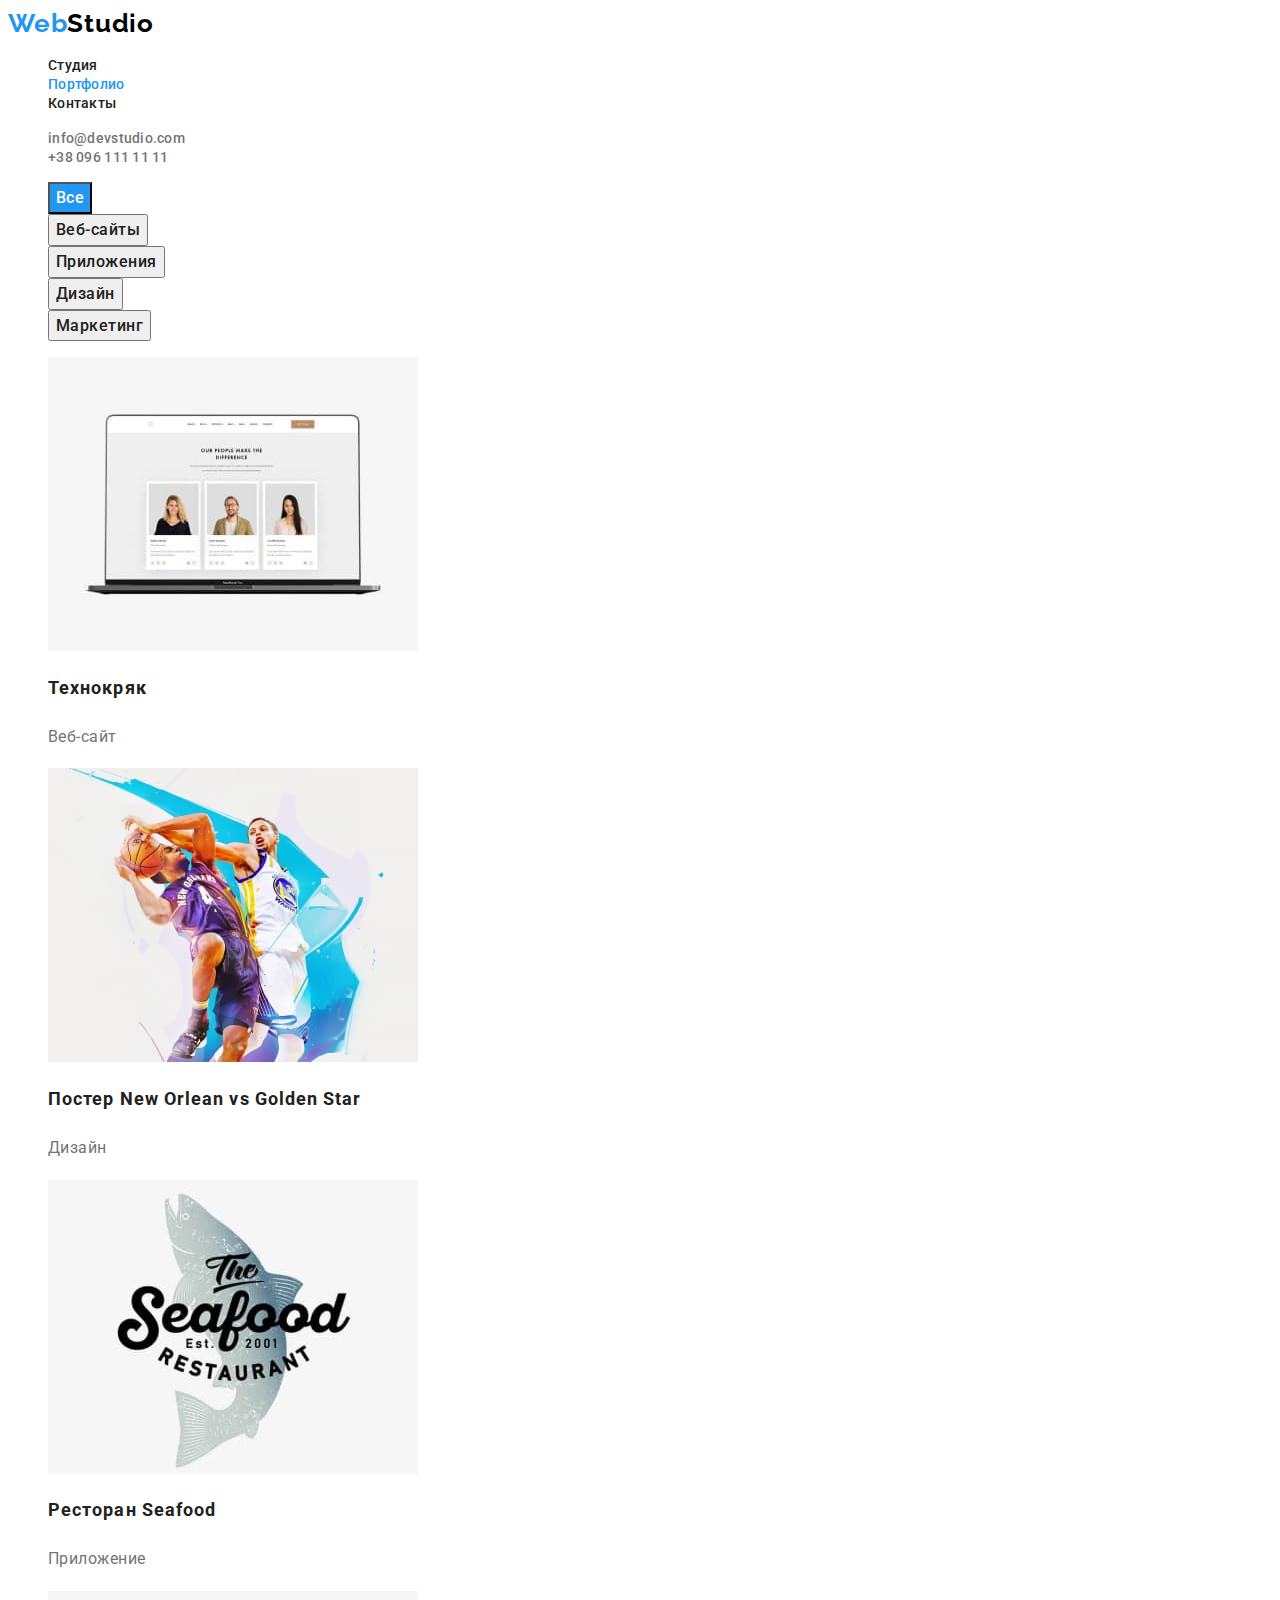
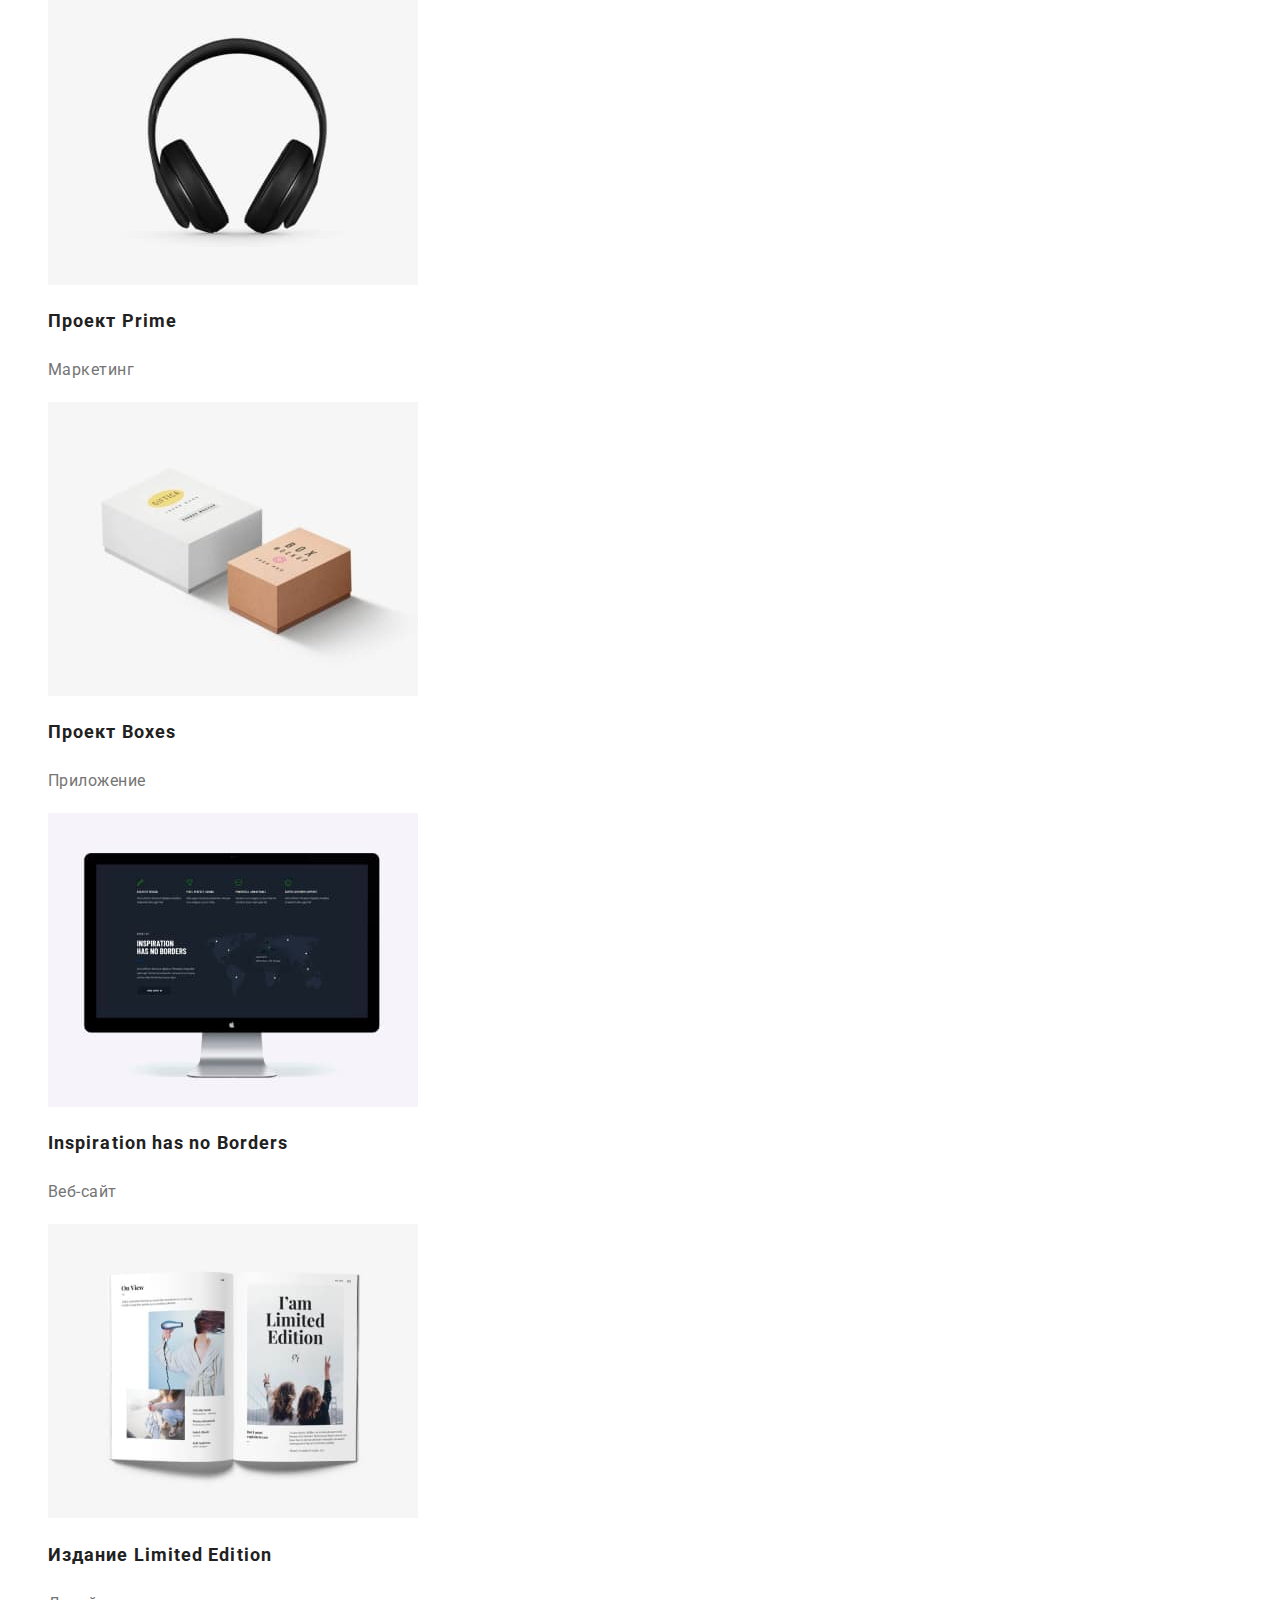
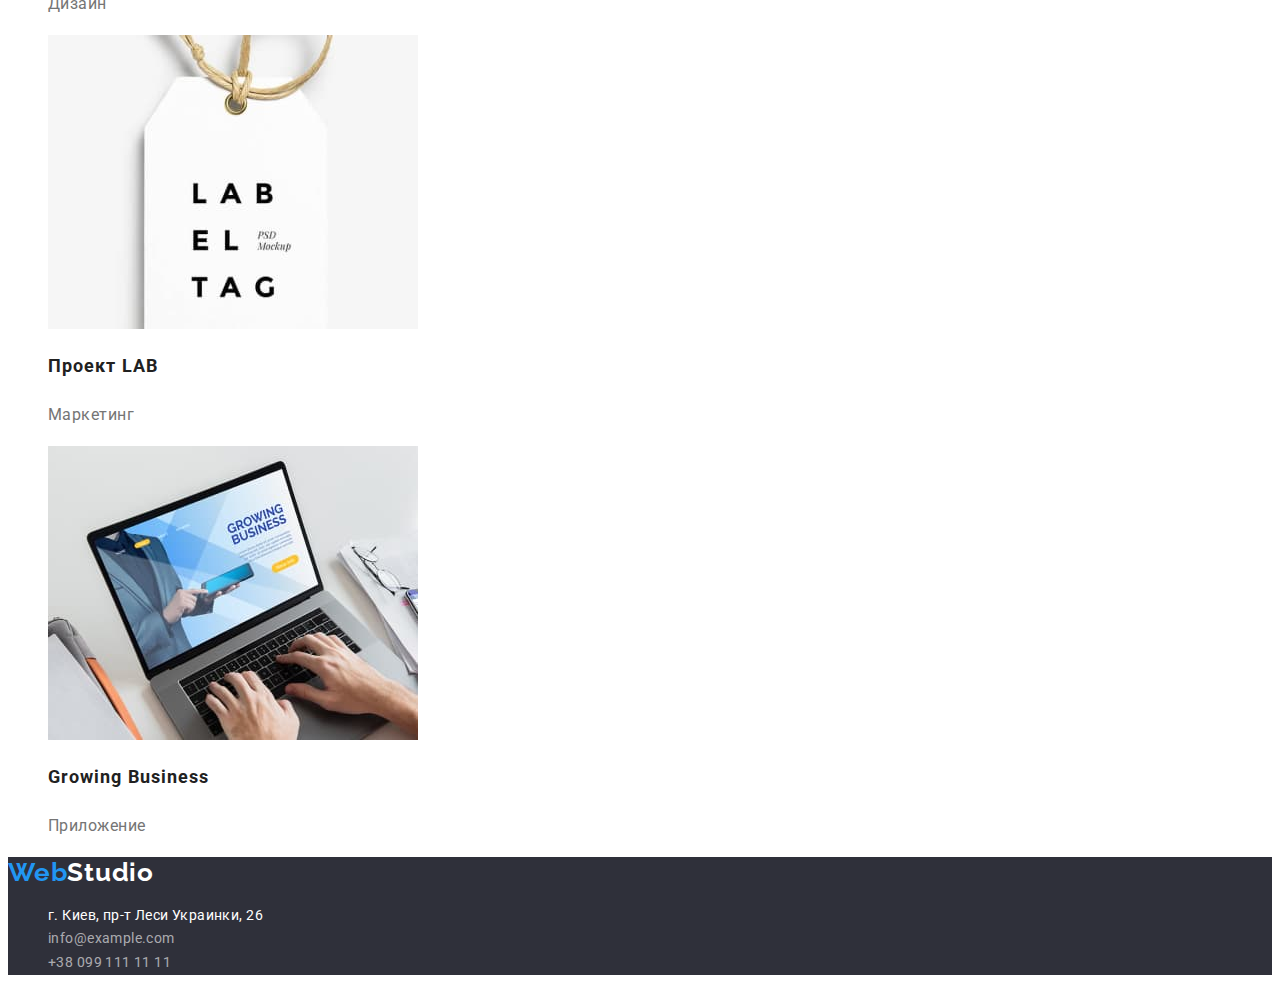
==== portfolio.html @ 77c10912 "Initial commit" ====
<!DOCTYPE html>
<html lang="ru">
  <head>
    <meta charset="UTF-8" />
    <meta http-equiv="X-UA-Compatible" content="IE=edge" />
    <meta name="viewport" content="width=device-width, initial-scale=1.0" />
    <title>Portfolio</title>
    <link rel="preconnect" href="https://fonts.googleapis.com" />
    <link rel="preconnect" href="https://fonts.gstatic.com" crossorigin />
    <link
      href="https://fonts.googleapis.com/css2?family=Raleway:wght@700&family=Roboto:wght@400;500;700;900&display=swap"
      rel="stylesheet"
    />
    <link rel="stylesheet" href="./css/styles.css" />
  </head>
  <body>
    <!-- HEADER -->
    <header class="page-header">
      <a class="logo link" href="/"
        >Web<span class="logo-webstudio">Studio</span></a
      >
      <nav class="page-nav">
        <ul class="menu list">
          <li class="menu-item">
            <a class="menu-link link" href="./index.html">Студия</a>
          </li>
          <li class="menu-item">
            <a class="menu-link link current" href="./portfolio.html"
              >Портфолио</a
            >
          </li>
          <li class="menu-item">
            <a class="menu-link link" href="">Контакты</a>
          </li>
        </ul>
      </nav>
      <ul class="list">
        <li>
          <a class="contact-mail link" href="mailto:info@devstudio.com"
            >info@devstudio.com</a
          >
        </li>
        <li>
          <a class="contact-phone-number link" href="tel:+380961111111"
            >+38 096 111 11 11</a
          >
        </li>
      </ul>
    </header>
    <main>
      <!-- PROJECTS -->
      <section>
        <h1 hidden>Проекти</h1>
        <ul class="filter">
          <li class="list">
            <button class="btn-filter active" type="button">Все</button>
          </li>
          <li class="list">
            <button class="btn-filter" type="button">Веб-сайты</button>
          </li>
          <li class="list">
            <button class="btn-filter" type="button">Приложения</button>
          </li>
          <li class="list">
            <button class="btn-filter" type="button">Дизайн</button>
          </li>
          <li class="list">
            <button class="btn-filter" type="button">Маркетинг</button>
          </li>
        </ul>
        <ul class="list">
          <li>
            <img
              src="./images/projects/website.jpg"
              alt="на экране ноутбука изображение людей"
              width="370"
              height="294"
            />
            <h2 class="project-name">Технокряк</h2>
            <p class="project-type">Веб-сайт</p>
          </li>
          <li>
            <img
              src="./images/projects/basketball.jpg"
              alt="два парня играют в баскетбол"
              width="370"
              height="294"
            />
            <h2 class="project-name">
              Постер <span lang="en">New Orlean vs Golden Star</span>
            </h2>
            <p class="project-type">Дизайн</p>
          </li>
          <li>
            <img
              src="./images/projects/restaurant.jpg"
              alt="логотип рыбного ресторана"
              width="370"
              height="294"
            />
            <h2 class="project-name">
              Ресторан <span lang="en">Seafood</span>
            </h2>
            <p class="project-type">Приложение</p>
          </li>
          <li>
            <img
              src="./images/projects/headphones.jpg"
              alt="наушники"
              width="370"
              height="294"
            />
            <h2 class="project-name">Проект <span lang="en">Prime</span></h2>
            <p class="project-type">Маркетинг</p>
          </li>
          <li>
            <img
              src="./images/projects/boxes.jpg"
              alt="две коробки"
              width="370"
              height="294"
            />
            <h2 class="project-name">Проект <span lang="en">Boxes</span></h2>
            <p class="project-type">Приложение</p>
          </li>
          <li>
            <img
              src="./images/projects/screen.jpg"
              alt="изображение сайта с темным дизайном на екране"
              width="370"
              height="294"
            />
            <h2 class="project-name" lang="en">Inspiration has no Borders</h2>
            <p class="project-type">Веб-сайт</p>
          </li>
          <li>
            <img
              src="./images/projects/magazine.jpg"
              alt="развернутый журнал с изображениями"
              width="370"
              height="294"
            />
            <h2 class="project-name">
              Издание <span lang="en">Limited Edition</span>
            </h2>
            <p class="project-type">Дизайн</p>
          </li>
          <li>
            <img
              src="./images/projects/tag.jpg"
              alt="белый ярлык с темным текстом"
              width="370"
              height="294"
            />
            <h2 class="project-name">Проект <span lang="en">LAB</span></h2>
            <p class="project-type">Маркетинг</p>
          </li>
          <li>
            <img
              src="./images/projects/laptop.jpg"
              alt="мужские руки печатают на ноутбуке"
              width="370"
              height="294"
            />
            <h2 class="project-name" lang="en">Growing Business</h2>
            <p class="project-type">Приложение</p>
          </li>
        </ul>
      </section>
    </main>
    <!-- FOOTER -->
    <footer class="footer">
      <a class="logo link" href="/"
        >Web<span class="logo-webstudio-light">Studio</span></a
      >
      <address>
        <ul class="list">
          <li>
            <a
              class="adress-link link"
              href="https://goo.gl/maps/7bYuCtFoii6Y3Lbw9"
              target="_blank"
              rel="noopener noreferrer"
            >
              г. Киев, пр-т Леси Украинки, 26</a
            >
          </li>
          <li>
            <a class="mail link" href="mailto:info@example.com"
              >info@example.com</a
            >
          </li>
          <li>
            <a class="phone link" href="tel:+380991111111">+38 099 111 11 11</a>
          </li>
        </ul>
      </address>
    </footer>
  </body>
</html>
---- css/styles.css ----
:root {
    --primary-font: 'Roboto', sans-serif;
    --secondary-font: 'Raleway', sans-serif;
    --primary-text-color: #212121;
    --secondary-text-color: #757575;
    --accent-color: #2196F3;
    --primary-white-color: #FFFFFF;

}

.list {
    list-style: none;
}

.link {
    text-decoration: none;
}

body {
    background-color: var(--primary-white-color);
    font-family: var(--primary-font);
    color: var(--primary-text-color)
}

.menu .current {
    color: var(--accent-color);
}

.logo {
    font-family: var(--secondary-font);
    font-weight: 700;
    font-size: 26px;
    line-height: 1.19;
    letter-spacing: 0.03em;
    color: var(--accent-color);
}

.logo-webstudio {
    font-family: var(--secondary-font);
    font-weight: 700;
    font-size: 26px;
    line-height: 1.19;
    letter-spacing: 0.03em;
    color: #000000;
}

.menu-link {
    font-weight: 500;
    font-size: 14px;
    line-height: 1.14;
    letter-spacing: 0.02em;
    color: var(--primary-text-color);
}

.menu-link:hover,
.menu-link:focus {
    color: var(--accent-color);
}

.contact-mail,
.contact-phone-number {
    font-weight: 500;
    font-size: 14px;
    line-height: 1.14;
    letter-spacing: 0.02em;
    color: var(--secondary-text-color);
}

.contact-mail:hover,
.contact-mail:focus,
.contact-phone-number:hover,
.contact-phone-number:focus {
    color: var(--accent-color);
}

/*================ HERO ================*/
.hero {
    background: #2F303A;
}

.main-title {
    font-weight: 900;
    font-size: 44px;
    line-height: 1.36;
    text-align: center;
    letter-spacing: 0.06em;
    text-transform: uppercase;
    color: #FFFFFF;
}

.modal-btn {
    font-family: inherit;
    font-weight: 700;
    font-size: 16px;
    line-height: 1.88;
    align-items: center;
    text-align: center;
    letter-spacing: 0.06em;
    color: #FFFFFF;
    background-color: var(--accent-color);
    cursor: pointer;
}

.modal-btn:hover,
.modal-btn:focus {
    background-color: #188CE8;
}

/*================ /HERO ================*/
/*================ ABOUT ================*/
.about-title {
    font-weight: 700;
    font-size: 14px;
    line-height: 1.42;
    letter-spacing: 0.03em;
    text-transform: uppercase;
    color: var(--primary-text-color);
}

.about-description {
    font-size: 14px;
    line-height: 1.71;
    letter-spacing: 0.03em;
    color: var(--secondary-text-color);
}

/*================ /ABOUT ================*/
/*================ WORK ================*/

.section-title {
    font-weight: 700;
    font-size: 36px;
    line-height: 1.17;
    text-align: center;
    letter-spacing: 0.03em;
    color: var(--primary-text-color);
}

/*================ EMPLOYEES ================*/

.section-employees {
    background: #F5F4FA;
}

.employee-item {
    background: var(--primary-white-color);
}

.employee-name {
    font-weight: 500;
    font-size: 16px;
    line-height: 1.19;
    text-align: center;
    letter-spacing: 0.03em;
    color: var(--primary-text-color);
}

.employee-job-title {
    font-size: 16px;
    line-height: 1.19;
    text-align: center;
    letter-spacing: 0.03em;
    color: var(--secondary-text-color);
}

/*================ /EMPLOYEES ================*/
/*================ FOOTER ================*/
.footer {
    background-color: #2F303A;
}

.logo-webstudio-light {
    font-family: var(--secondary-font);
    font-style: normal;
    font-weight: 700;
    font-size: 26px;
    line-height: 1.19;
    letter-spacing: 0.03em;
    color: #FFFFFF;
}

.adress-link {
    font-style: normal;
    font-weight: 400;
    font-size: 14px;
    line-height: 1.71;
    letter-spacing: 0.03em;
    color: #FFFFFF;
}

.adress-link:hover,
.adress-link:focus {
    color: var(--accent-color);
}

.mail,
.phone {
    font-style: normal;
    font-weight: 400;
    font-size: 14px;
    line-height: 1.71;
    letter-spacing: 0.03em;
    color: rgba(255, 255, 255, 0.6);
}

.mail:hover,
.mail:focus,
.phone:hover,
.phone:focus {
    color: var(--accent-color);
}

/*================ /FOOTER ================*/

/*============= PORTFOLIO PAGE =============*/

.btn-filter {
    font-family: inherit;
    font-weight: 500;
    font-size: 16px;
    line-height: 1.62;
    letter-spacing: 0.03em;
    color: #212121;
}

.btn-filter:hover,
.btn-filter:focus {
    font-weight: 500;
    font-size: 16px;
    line-height: 1.62;
    letter-spacing: 0.03em;
    color: #FFFFFF;
    background: #2196F3;
    cursor: pointer;
}

.active {
    font-weight: 500;
    font-size: 16px;
    line-height: 1.62;
    letter-spacing: 0.03em;
    color: #FFFFFF;
    background: #2196F3;
}

/*============= PPROJECTS =============*/
.project-name {
    font-weight: 700;
    font-size: 18px;
    line-height: 2;
    letter-spacing: 0.06em;
    color: var(--primary-text-color);
}

.project-type {
    font-size: 16px;
    line-height: 1.88;
    letter-spacing: 0.03em;
    color: var(--secondary-text-color);
}

/*=============/ PPROJECTS =============*/

/*============ /PORTFOLIO PAGE ============*/
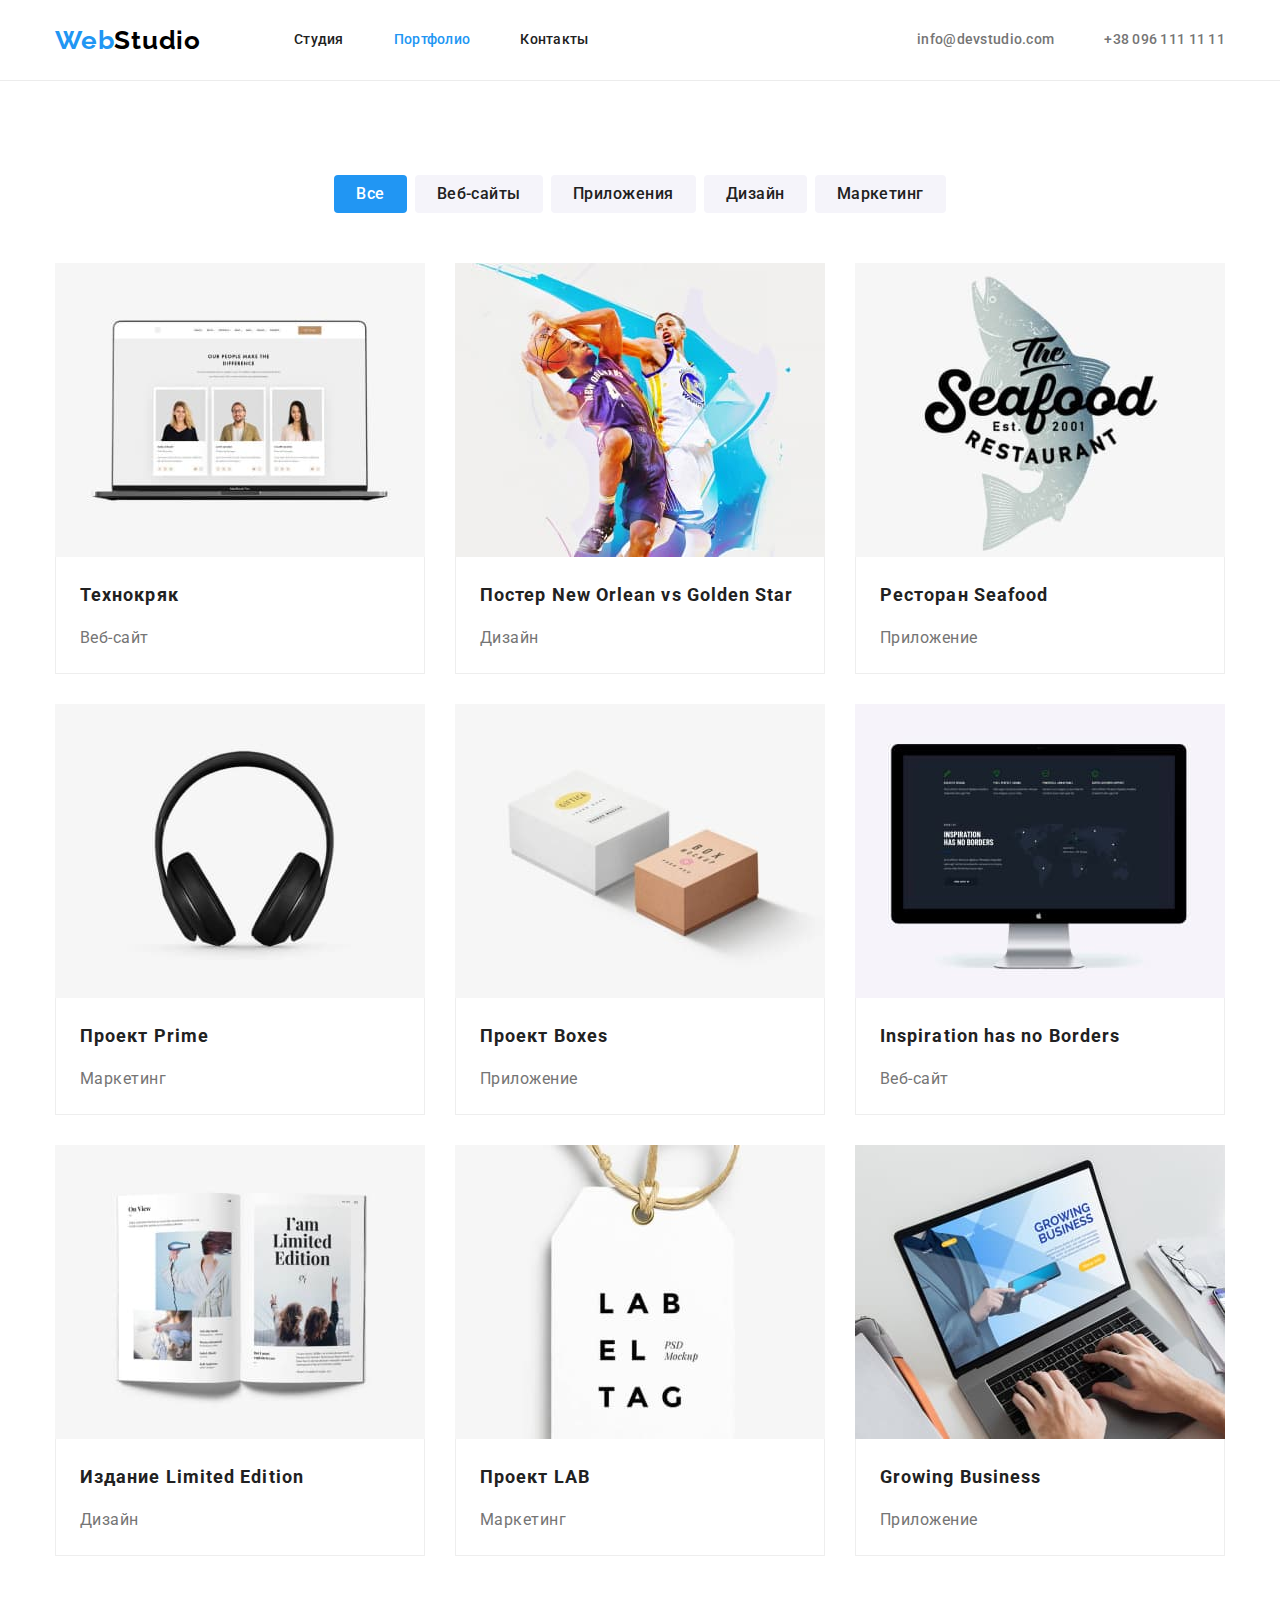
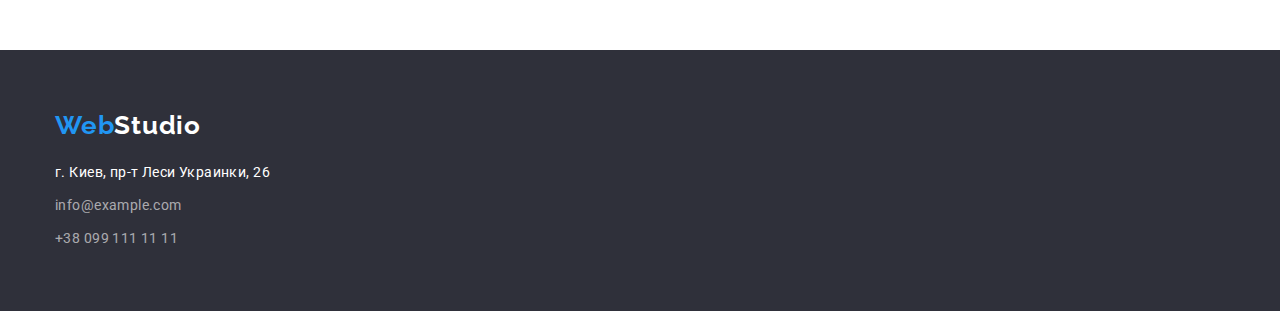
==== commit e556c6ed: "Edit the css" ====
--- a/portfolio.html
+++ b/portfolio.html
@@ -11,171 +11,208 @@
       href="https://fonts.googleapis.com/css2?family=Raleway:wght@700&family=Roboto:wght@400;500;700;900&display=swap"
       rel="stylesheet"
     />
+    <link
+      rel="stylesheet"
+      href="https://cdn.jsdelivr.net/npm/modern-normalize@1.1.0/modern-normalize.min.css"
+    />
     <link rel="stylesheet" href="./css/styles.css" />
   </head>
   <body>
     <!-- HEADER -->
     <header class="page-header">
-      <a class="logo link" href="/"
-        >Web<span class="logo-webstudio">Studio</span></a
-      >
-      <nav class="page-nav">
-        <ul class="menu list">
+      <div class="container page-header-container">
+        <a class="logo link" href="./index.html"
+          >Web<span class="logo-webstudio">Studio</span></a
+        >
+        <nav class="page-nav">
+          <ul class="menu list">
+            <li class="menu-item">
+              <a class="menu-link link" href="./index.html">Студия</a>
+            </li>
+            <li class="menu-item">
+              <a class="menu-link link current" href="./portfolio.html"
+                >Портфолио</a
+              >
+            </li>
+            <li class="menu-item">
+              <a class="menu-link link" href="">Контакты</a>
+            </li>
+          </ul>
+        </nav>
+        <ul class="header-contact list">
           <li class="menu-item">
-            <a class="menu-link link" href="./index.html">Студия</a>
+            <a
+              class="contact-mail link menu-link"
+              href="mailto:info@devstudio.com"
+              >info@devstudio.com</a
+            >
           </li>
           <li class="menu-item">
-            <a class="menu-link link current" href="./portfolio.html"
-              >Портфолио</a
-            >
-          </li>
-          <li class="menu-item">
-            <a class="menu-link link" href="">Контакты</a>
+            <a
+              class="contact-phone-number link menu-link"
+              href="tel:+380961111111"
+              >+38 096 111 11 11</a
+            >
           </li>
         </ul>
-      </nav>
-      <ul class="list">
-        <li>
-          <a class="contact-mail link" href="mailto:info@devstudio.com"
-            >info@devstudio.com</a
-          >
-        </li>
-        <li>
-          <a class="contact-phone-number link" href="tel:+380961111111"
-            >+38 096 111 11 11</a
-          >
-        </li>
-      </ul>
+      </div>
     </header>
     <main>
       <!-- PROJECTS -->
-      <section>
-        <h1 hidden>Проекти</h1>
-        <ul class="filter">
-          <li class="list">
-            <button class="btn-filter active" type="button">Все</button>
-          </li>
-          <li class="list">
-            <button class="btn-filter" type="button">Веб-сайты</button>
-          </li>
-          <li class="list">
-            <button class="btn-filter" type="button">Приложения</button>
-          </li>
-          <li class="list">
-            <button class="btn-filter" type="button">Дизайн</button>
-          </li>
-          <li class="list">
-            <button class="btn-filter" type="button">Маркетинг</button>
-          </li>
-        </ul>
-        <ul class="list">
-          <li>
-            <img
-              src="./images/projects/website.jpg"
-              alt="на экране ноутбука изображение людей"
-              width="370"
-              height="294"
-            />
-            <h2 class="project-name">Технокряк</h2>
-            <p class="project-type">Веб-сайт</p>
-          </li>
-          <li>
-            <img
-              src="./images/projects/basketball.jpg"
-              alt="два парня играют в баскетбол"
-              width="370"
-              height="294"
-            />
-            <h2 class="project-name">
-              Постер <span lang="en">New Orlean vs Golden Star</span>
-            </h2>
-            <p class="project-type">Дизайн</p>
-          </li>
-          <li>
-            <img
-              src="./images/projects/restaurant.jpg"
-              alt="логотип рыбного ресторана"
-              width="370"
-              height="294"
-            />
-            <h2 class="project-name">
-              Ресторан <span lang="en">Seafood</span>
-            </h2>
-            <p class="project-type">Приложение</p>
-          </li>
-          <li>
-            <img
-              src="./images/projects/headphones.jpg"
-              alt="наушники"
-              width="370"
-              height="294"
-            />
-            <h2 class="project-name">Проект <span lang="en">Prime</span></h2>
-            <p class="project-type">Маркетинг</p>
-          </li>
-          <li>
-            <img
-              src="./images/projects/boxes.jpg"
-              alt="две коробки"
-              width="370"
-              height="294"
-            />
-            <h2 class="project-name">Проект <span lang="en">Boxes</span></h2>
-            <p class="project-type">Приложение</p>
-          </li>
-          <li>
-            <img
-              src="./images/projects/screen.jpg"
-              alt="изображение сайта с темным дизайном на екране"
-              width="370"
-              height="294"
-            />
-            <h2 class="project-name" lang="en">Inspiration has no Borders</h2>
-            <p class="project-type">Веб-сайт</p>
-          </li>
-          <li>
-            <img
-              src="./images/projects/magazine.jpg"
-              alt="развернутый журнал с изображениями"
-              width="370"
-              height="294"
-            />
-            <h2 class="project-name">
-              Издание <span lang="en">Limited Edition</span>
-            </h2>
-            <p class="project-type">Дизайн</p>
-          </li>
-          <li>
-            <img
-              src="./images/projects/tag.jpg"
-              alt="белый ярлык с темным текстом"
-              width="370"
-              height="294"
-            />
-            <h2 class="project-name">Проект <span lang="en">LAB</span></h2>
-            <p class="project-type">Маркетинг</p>
-          </li>
-          <li>
-            <img
-              src="./images/projects/laptop.jpg"
-              alt="мужские руки печатают на ноутбуке"
-              width="370"
-              height="294"
-            />
-            <h2 class="project-name" lang="en">Growing Business</h2>
-            <p class="project-type">Приложение</p>
-          </li>
-        </ul>
+      <section class="section">
+        <div class="container">
+          <h1 hidden>Проекти</h1>
+          <ul class="filter">
+            <li class="list">
+              <button class="btn-filter active" type="button">Все</button>
+            </li>
+            <li class="list">
+              <button class="btn-filter" type="button">Веб-сайты</button>
+            </li>
+            <li class="list">
+              <button class="btn-filter" type="button">Приложения</button>
+            </li>
+            <li class="list">
+              <button class="btn-filter" type="button">Дизайн</button>
+            </li>
+            <li class="list">
+              <button class="btn-filter" type="button">Маркетинг</button>
+            </li>
+          </ul>
+          <ul class="list project-cards-set">
+            <li class="project-card">
+              <img
+                src="./images/projects/website.jpg"
+                alt="на экране ноутбука изображение людей"
+                width="370"
+                height="294"
+              />
+              <div class="project-card-container-wrapper">
+                <h2 class="project-name">Технокряк</h2>
+                <p class="project-type">Веб-сайт</p>
+              </div>
+            </li class="project-card">
+            <li>
+              <img
+                src="./images/projects/basketball.jpg"
+                alt="два парня играют в баскетбол"
+                width="370"
+                height="294"
+              />
+              <div class="project-card-container-wrapper">
+                <h2 class="project-name">
+                  Постер <span lang="en">New Orlean vs Golden Star</span>
+                </h2>
+                <p class="project-type">Дизайн</p>
+              </div>
+            </li>
+            <li class="project-card">
+              <img
+                src="./images/projects/restaurant.jpg"
+                alt="логотип рыбного ресторана"
+                width="370"
+                height="294"
+              />
+              <div class="project-card-container-wrapper">
+                <h2 class="project-name">
+                  Ресторан <span lang="en">Seafood</span>
+                </h2>
+                <p class="project-type">Приложение</p>
+              </div>
+            </li>
+            <li class="project-card">
+              <img
+                src="./images/projects/headphones.jpg"
+                alt="наушники"
+                width="370"
+                height="294"
+              />
+              <div class="project-card-container-wrapper">
+                <h2 class="project-name">
+                  Проект <span lang="en">Prime</span>
+                </h2>
+                <p class="project-type">Маркетинг</p>
+              </div>
+            </li class="project-card">
+            <li>
+              <img
+                src="./images/projects/boxes.jpg"
+                alt="две коробки"
+                width="370"
+                height="294"
+              />
+              <div class="project-card-container-wrapper">
+                <h2 class="project-name">
+                  Проект <span lang="en">Boxes</span>
+                </h2>
+                <p class="project-type">Приложение</p>
+              </div>
+            </li>
+            <li class="project-card">
+              <img
+                src="./images/projects/screen.jpg"
+                alt="изображение сайта с темным дизайном на екране"
+                width="370"
+                height="294"
+              />
+              <div class="project-card-container-wrapper">
+                <h2 class="project-name" lang="en">
+                  Inspiration has no Borders
+                </h2>
+                <p class="project-type">Веб-сайт</p>
+              </div>
+            </li>
+            <li class="project-card">
+              <img
+                src="./images/projects/magazine.jpg"
+                alt="развернутый журнал с изображениями"
+                width="370"
+                height="294"
+              />
+              <div class="project-card-container-wrapper">
+                <h2 class="project-name">
+                  Издание <span lang="en">Limited Edition</span>
+                </h2>
+                <p class="project-type">Дизайн</p>
+              </div>
+            </li class="project-card">
+            <li>
+              <img
+                src="./images/projects/tag.jpg"
+                alt="белый ярлык с темным текстом"
+                width="370"
+                height="294"
+              />
+              <div class="project-card-container-wrapper">
+                <h2 class="project-name">Проект <span lang="en">LAB</span></h2>
+                <p class="project-type">Маркетинг</p>
+              </div>
+            </li>
+            <li class="project-card">
+              <img
+                src="./images/projects/laptop.jpg"
+                alt="мужские руки печатают на ноутбуке"
+                width="370"
+                height="294"
+              />
+              <div class="project-card-container-wrapper">
+                <h2 class="project-name" lang="en">Growing Business</h2>
+                <p class="project-type">Приложение</p>
+              </div>
+            </li>
+          </ul>
+        </div>
       </section>
     </main>
     <!-- FOOTER -->
     <footer class="footer">
-      <a class="logo link" href="/"
+      <div class="container footer-container">
+      <a class="logo link" href="./index.html"
         >Web<span class="logo-webstudio-light">Studio</span></a
       >
       <address>
-        <ul class="list">
-          <li>
+        <ul class="list adress-container">
+          <li class="footer-container-adress">
             <a
               class="adress-link link"
               href="https://goo.gl/maps/7bYuCtFoii6Y3Lbw9"
@@ -185,16 +222,17 @@
               г. Киев, пр-т Леси Украинки, 26</a
             >
           </li>
-          <li>
+          <li class="footer-container-mail">
             <a class="mail link" href="mailto:info@example.com"
               >info@example.com</a
             >
           </li>
-          <li>
+          <li class="footer-container-phone">
             <a class="phone link" href="tel:+380991111111">+38 099 111 11 11</a>
           </li>
         </ul>
       </address>
+      </div>
     </footer>
   </body>
 </html>
--- a/css/styles.css
+++ b/css/styles.css
@@ -8,6 +8,32 @@
 
 }
 
+h1,
+h2,
+h3,
+h4,
+p {
+    margin-top: 0;
+    margin-bottom: 0;
+}
+
+ol,
+ul {
+    margin-top: 0;
+    margin-bottom: 0;
+    padding-left: 0;
+}
+
+img {
+    display: block;
+    max-width: 100%;
+    height: auto;
+}
+
+button {
+    cursor: pointer;
+}
+
 .list {
     list-style: none;
 }
@@ -22,17 +48,46 @@
     color: var(--primary-text-color)
 }
 
+.section {
+    padding-top: 94px;
+    padding-bottom: 94px;
+}
+
+.container {
+    width: 1200px;
+    margin-left: auto;
+    margin-right: auto;
+    padding-left: 15px;
+    padding-right: 15px;
+}
+
+.page-header {
+    border-bottom: 1px solid #ECECEC;
+}
+
+.page-header-container {
+    display: flex;
+    align-items: center;
+}
+
+.menu {
+    display: flex;
+
+}
+
 .menu .current {
     color: var(--accent-color);
 }
 
 .logo {
+    margin-right: 93px;
     font-family: var(--secondary-font);
     font-weight: 700;
     font-size: 26px;
     line-height: 1.19;
     letter-spacing: 0.03em;
     color: var(--accent-color);
+
 }
 
 .logo-webstudio {
@@ -44,7 +99,20 @@
     color: #000000;
 }
 
+.header-contact {
+    display: flex;
+    margin-left: auto;
+}
+
+.menu-item:not(:last-child) {
+    margin-right: 50px;
+}
+
 .menu-link {
+    display: block;
+    padding-top: 32px;
+    padding-bottom: 32px;
+
     font-weight: 500;
     font-size: 14px;
     line-height: 1.14;
@@ -64,6 +132,7 @@
     line-height: 1.14;
     letter-spacing: 0.02em;
     color: var(--secondary-text-color);
+
 }
 
 .contact-mail:hover,
@@ -74,11 +143,20 @@
 }
 
 /*================ HERO ================*/
-.hero {
+.hero-section {
+    text-align: center;
     background: #2F303A;
+    padding-top: 200px;
+    padding-bottom: 200px;
+
 }
 
 .main-title {
+    margin-bottom: 30px;
+    margin-left: auto;
+    margin-right: auto;
+    width: 696px;
+
     font-weight: 900;
     font-size: 44px;
     line-height: 1.36;
@@ -89,6 +167,12 @@
 }
 
 .modal-btn {
+    padding-top: 10px;
+    padding-bottom: 10px;
+    padding-left: 32px;
+    padding-right: 32px;
+    border-radius: 4px;
+    border-color: transparent;
     font-family: inherit;
     font-weight: 700;
     font-size: 16px;
@@ -98,7 +182,6 @@
     letter-spacing: 0.06em;
     color: #FFFFFF;
     background-color: var(--accent-color);
-    cursor: pointer;
 }
 
 .modal-btn:hover,
@@ -106,8 +189,49 @@
     background-color: #188CE8;
 }
 
+
+p {
+    margin-top: 10px;
+}
+
+
 /*================ /HERO ================*/
 /*================ ABOUT ================*/
+
+.about-section {
+    padding-top: 94px;
+    padding-bottom: 0;
+}
+
+.visually-hidden {
+    position: absolute;
+    white-space: nowrap;
+    width: 1px;
+    height: 1px;
+    overflow: hidden;
+    border: 0;
+    padding: 0;
+    clip: rect(0 0 0 0);
+    clip-path: inset(50%);
+    margin: -1px;
+}
+
+
+.about-cards {
+    display: flex;
+    margin-left: 0;
+}
+
+.about-item {
+    width: 271px;
+    margin-left: 0;
+}
+
+.about-item:not(:last-child) {
+    margin-right: 30px;
+}
+
+
 .about-title {
     font-weight: 700;
     font-size: 14px;
@@ -134,6 +258,13 @@
     text-align: center;
     letter-spacing: 0.03em;
     color: var(--primary-text-color);
+    margin-bottom: 50px;
+}
+
+.work-cards {
+    display: flex;
+    justify-content: space-between;
+    gap: 30px;
 }
 
 /*================ EMPLOYEES ================*/
@@ -142,25 +273,41 @@
     background: #F5F4FA;
 }
 
+
+.employees-card-container-wrapper {
+    padding-top: 30px;
+    padding-bottom: 30px;
+    background-color: #FFFFFF;
+    border-color: #757575;
+
+}
+
+.employee-name {
+    font-weight: 500;
+    font-size: 16px;
+    line-height: 1.19;
+    text-align: center;
+    letter-spacing: 0.03em;
+    color: var(--primary-text-color);
+}
+
+.employee-job-title {
+    font-size: 16px;
+    line-height: 1.19;
+    text-align: center;
+    letter-spacing: 0.03em;
+    color: var(--secondary-text-color);
+}
+
+.employees-cards {
+    display: flex;
+    flex-wrap: wrap;
+    gap: 30px;
+
+}
+
 .employee-item {
-    background: var(--primary-white-color);
-}
-
-.employee-name {
-    font-weight: 500;
-    font-size: 16px;
-    line-height: 1.19;
-    text-align: center;
-    letter-spacing: 0.03em;
-    color: var(--primary-text-color);
-}
-
-.employee-job-title {
-    font-size: 16px;
-    line-height: 1.19;
-    text-align: center;
-    letter-spacing: 0.03em;
-    color: var(--secondary-text-color);
+    flex-basis: calc((100% - 90px)/4);
 }
 
 /*================ /EMPLOYEES ================*/
@@ -169,6 +316,23 @@
     background-color: #2F303A;
 }
 
+.footer-container {
+    padding-top: 60px;
+    padding-bottom: 60px;
+}
+
+.adress-container {
+    margin-top: 20px;
+}
+
+.footer-container-adress {
+    margin-bottom: 9px;
+}
+
+.footer-container-mail {
+    margin-bottom: 9px;
+}
+
 .logo-webstudio-light {
     font-family: var(--secondary-font);
     font-style: normal;
@@ -214,13 +378,30 @@
 
 /*============= PORTFOLIO PAGE =============*/
 
+
+.filter {
+    display: flex;
+    justify-content: center;
+    align-items: center;
+    gap: 8px;
+    margin-bottom: 50px;
+}
+
 .btn-filter {
+    padding-top: 6px;
+    padding-bottom: 6px;
+    padding-left: 22px;
+    padding-right: 22px;
+    border-radius: 4px;
     font-family: inherit;
     font-weight: 500;
     font-size: 16px;
     line-height: 1.62;
     letter-spacing: 0.03em;
     color: #212121;
+    border: none;
+    background-color: #F5F4FA;
+
 }
 
 .btn-filter:hover,
@@ -244,7 +425,29 @@
 }
 
 /*============= PPROJECTS =============*/
+
+.project-cards-set {
+    display: flex;
+    flex-wrap: wrap;
+    gap: 30px;
+}
+
+.project-card {
+    flex-basis: calc((100% - 60px)/3);
+}
+
+
+.project-card-container-wrapper {
+    padding-top: 20px;
+    padding-bottom: 20px;
+    padding-left: 24px;
+    padding-right: 24px;
+    border: 1px solid #EEEEEE;
+    border-top: none;
+}
+
 .project-name {
+    margin-bottom: 4px;
     font-weight: 700;
     font-size: 18px;
     line-height: 2;
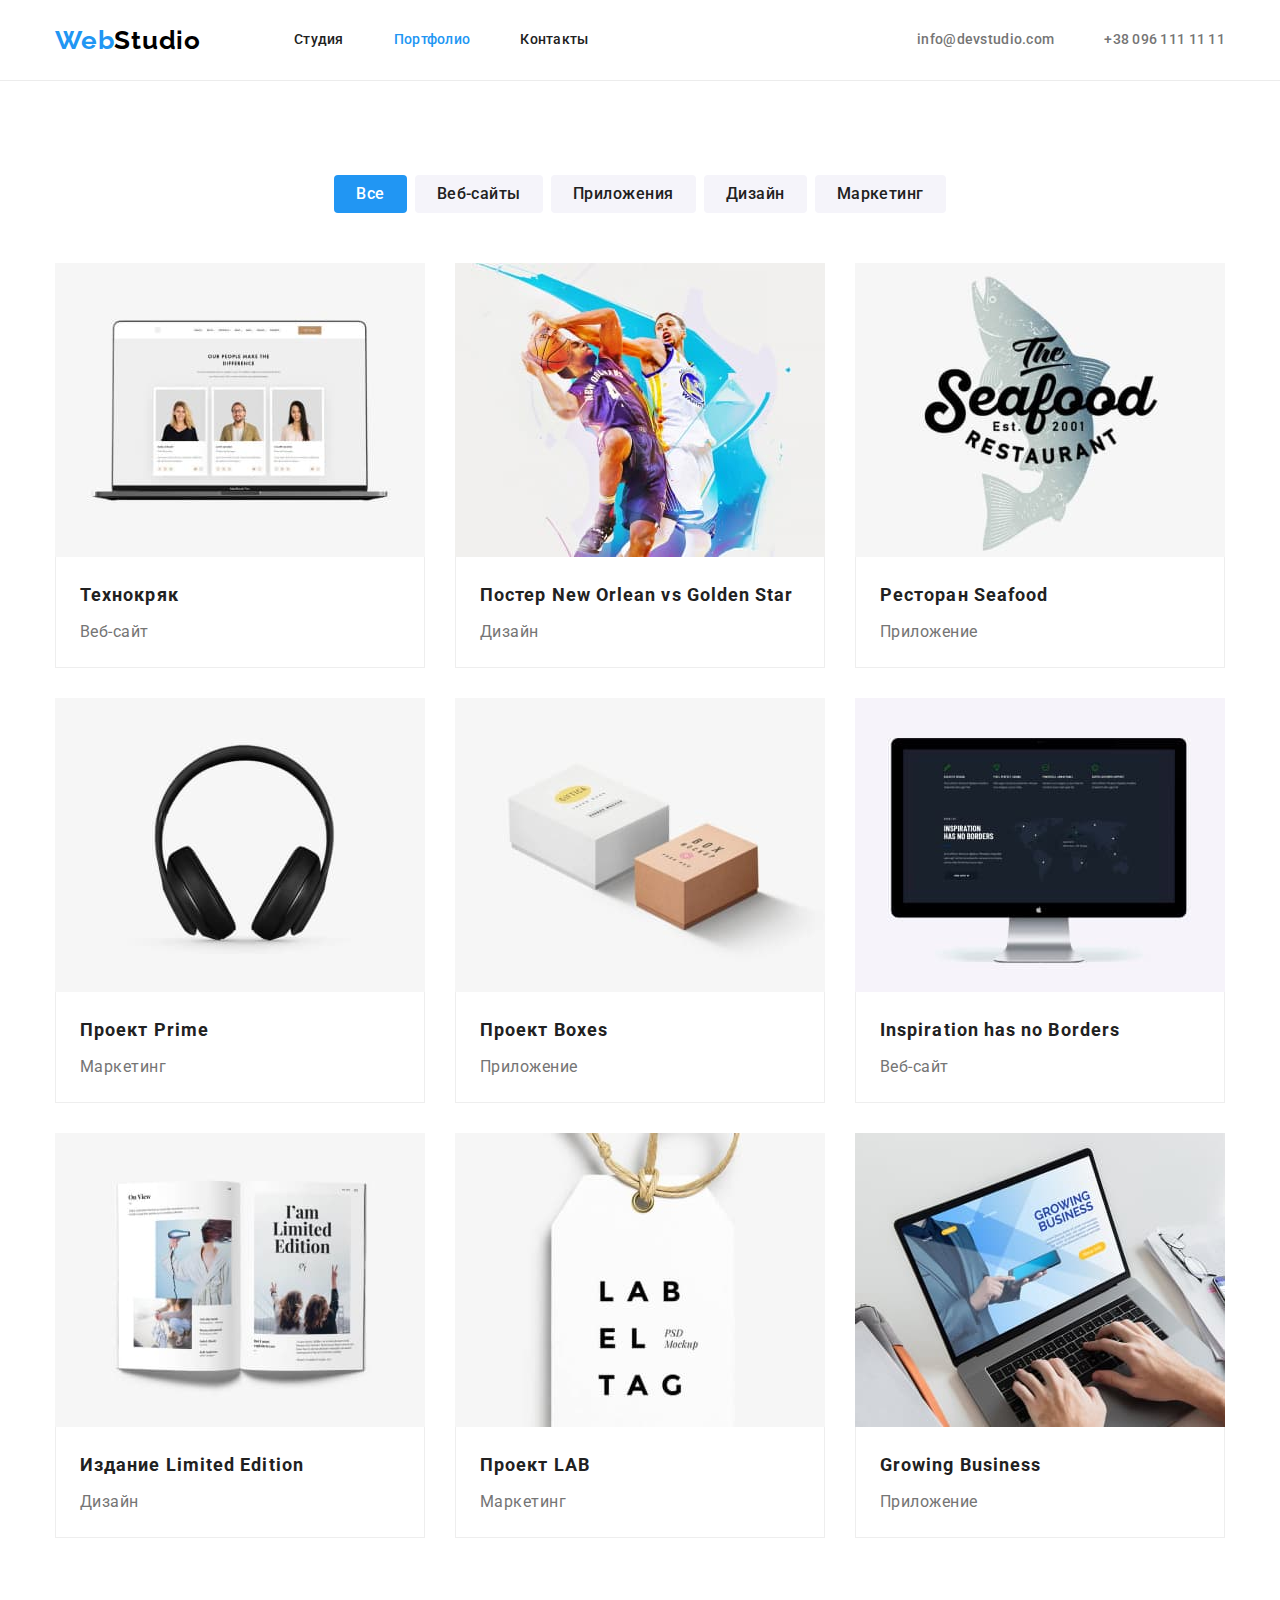
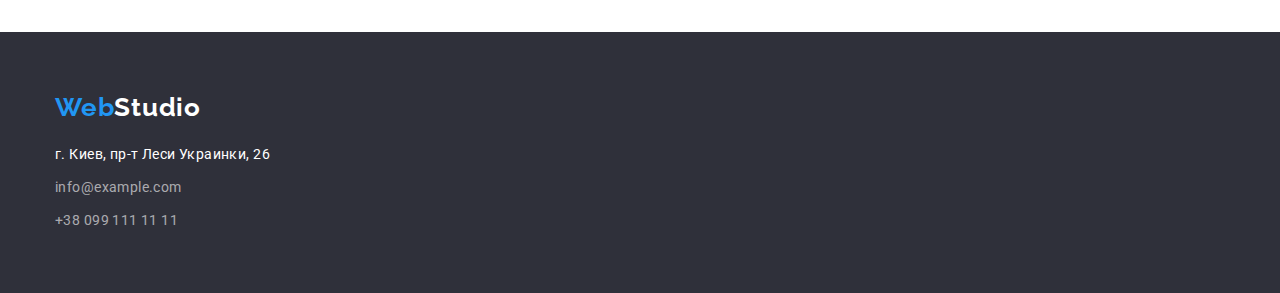
==== commit 92d223c8: "correcting the errors" ====
--- a/portfolio.html
+++ b/portfolio.html
@@ -91,8 +91,8 @@
                 <h2 class="project-name">Технокряк</h2>
                 <p class="project-type">Веб-сайт</p>
               </div>
-            </li class="project-card">
-            <li>
+            </li>
+            <li class="project-card">
               <img
                 src="./images/projects/basketball.jpg"
                 alt="два парня играют в баскетбол"
@@ -133,8 +133,8 @@
                 </h2>
                 <p class="project-type">Маркетинг</p>
               </div>
-            </li class="project-card">
-            <li>
+            </li>
+            <li class="project-card">
               <img
                 src="./images/projects/boxes.jpg"
                 alt="две коробки"
@@ -175,8 +175,8 @@
                 </h2>
                 <p class="project-type">Дизайн</p>
               </div>
-            </li class="project-card">
-            <li>
+            </li>
+            <li class="project-card">
               <img
                 src="./images/projects/tag.jpg"
                 alt="белый ярлык с темным текстом"
@@ -207,31 +207,33 @@
     <!-- FOOTER -->
     <footer class="footer">
       <div class="container footer-container">
-      <a class="logo link" href="./index.html"
-        >Web<span class="logo-webstudio-light">Studio</span></a
-      >
-      <address>
-        <ul class="list adress-container">
-          <li class="footer-container-adress">
-            <a
-              class="adress-link link"
-              href="https://goo.gl/maps/7bYuCtFoii6Y3Lbw9"
-              target="_blank"
-              rel="noopener noreferrer"
-            >
-              г. Киев, пр-т Леси Украинки, 26</a
-            >
-          </li>
-          <li class="footer-container-mail">
-            <a class="mail link" href="mailto:info@example.com"
-              >info@example.com</a
-            >
-          </li>
-          <li class="footer-container-phone">
-            <a class="phone link" href="tel:+380991111111">+38 099 111 11 11</a>
-          </li>
-        </ul>
-      </address>
+        <a class="logo link logo-footer" href="./index.html"
+          >Web<span class="logo-webstudio-light">Studio</span></a
+        >
+        <address>
+          <ul class="list adress-container">
+            <li class="footer-container-adress">
+              <a
+                class="adress-link link"
+                href="https://goo.gl/maps/7bYuCtFoii6Y3Lbw9"
+                target="_blank"
+                rel="noopener noreferrer"
+              >
+                г. Киев, пр-т Леси Украинки, 26</a
+              >
+            </li>
+            <li class="footer-container-mail">
+              <a class="mail link" href="mailto:info@example.com"
+                >info@example.com</a
+              >
+            </li>
+            <li class="footer-container-phone">
+              <a class="phone link" href="tel:+380991111111"
+                >+38 099 111 11 11</a
+              >
+            </li>
+          </ul>
+        </address>
       </div>
     </footer>
   </body>
--- a/css/styles.css
+++ b/css/styles.css
@@ -188,12 +188,6 @@
 .modal-btn:focus {
     background-color: #188CE8;
 }
-
-
-p {
-    margin-top: 10px;
-}
-
 
 /*================ /HERO ================*/
 /*================ ABOUT ================*/
@@ -223,7 +217,7 @@
 }
 
 .about-item {
-    width: 271px;
+    width: 270px;
     margin-left: 0;
 }
 
@@ -233,6 +227,7 @@
 
 
 .about-title {
+    margin-bottom: 10px;
     font-weight: 700;
     font-size: 14px;
     line-height: 1.42;
@@ -283,6 +278,7 @@
 }
 
 .employee-name {
+    margin-bottom: 10px;
     font-weight: 500;
     font-size: 16px;
     line-height: 1.19;
@@ -313,16 +309,15 @@
 /*================ /EMPLOYEES ================*/
 /*================ FOOTER ================*/
 .footer {
-    background-color: #2F303A;
-}
-
-.footer-container {
     padding-top: 60px;
     padding-bottom: 60px;
-}
-
-.adress-container {
-    margin-top: 20px;
+    background-color: #2F303A;
+}
+
+.logo-footer {
+    display: block;
+    margin-bottom: 20px;
+    margin-right: 0;
 }
 
 .footer-container-adress {
